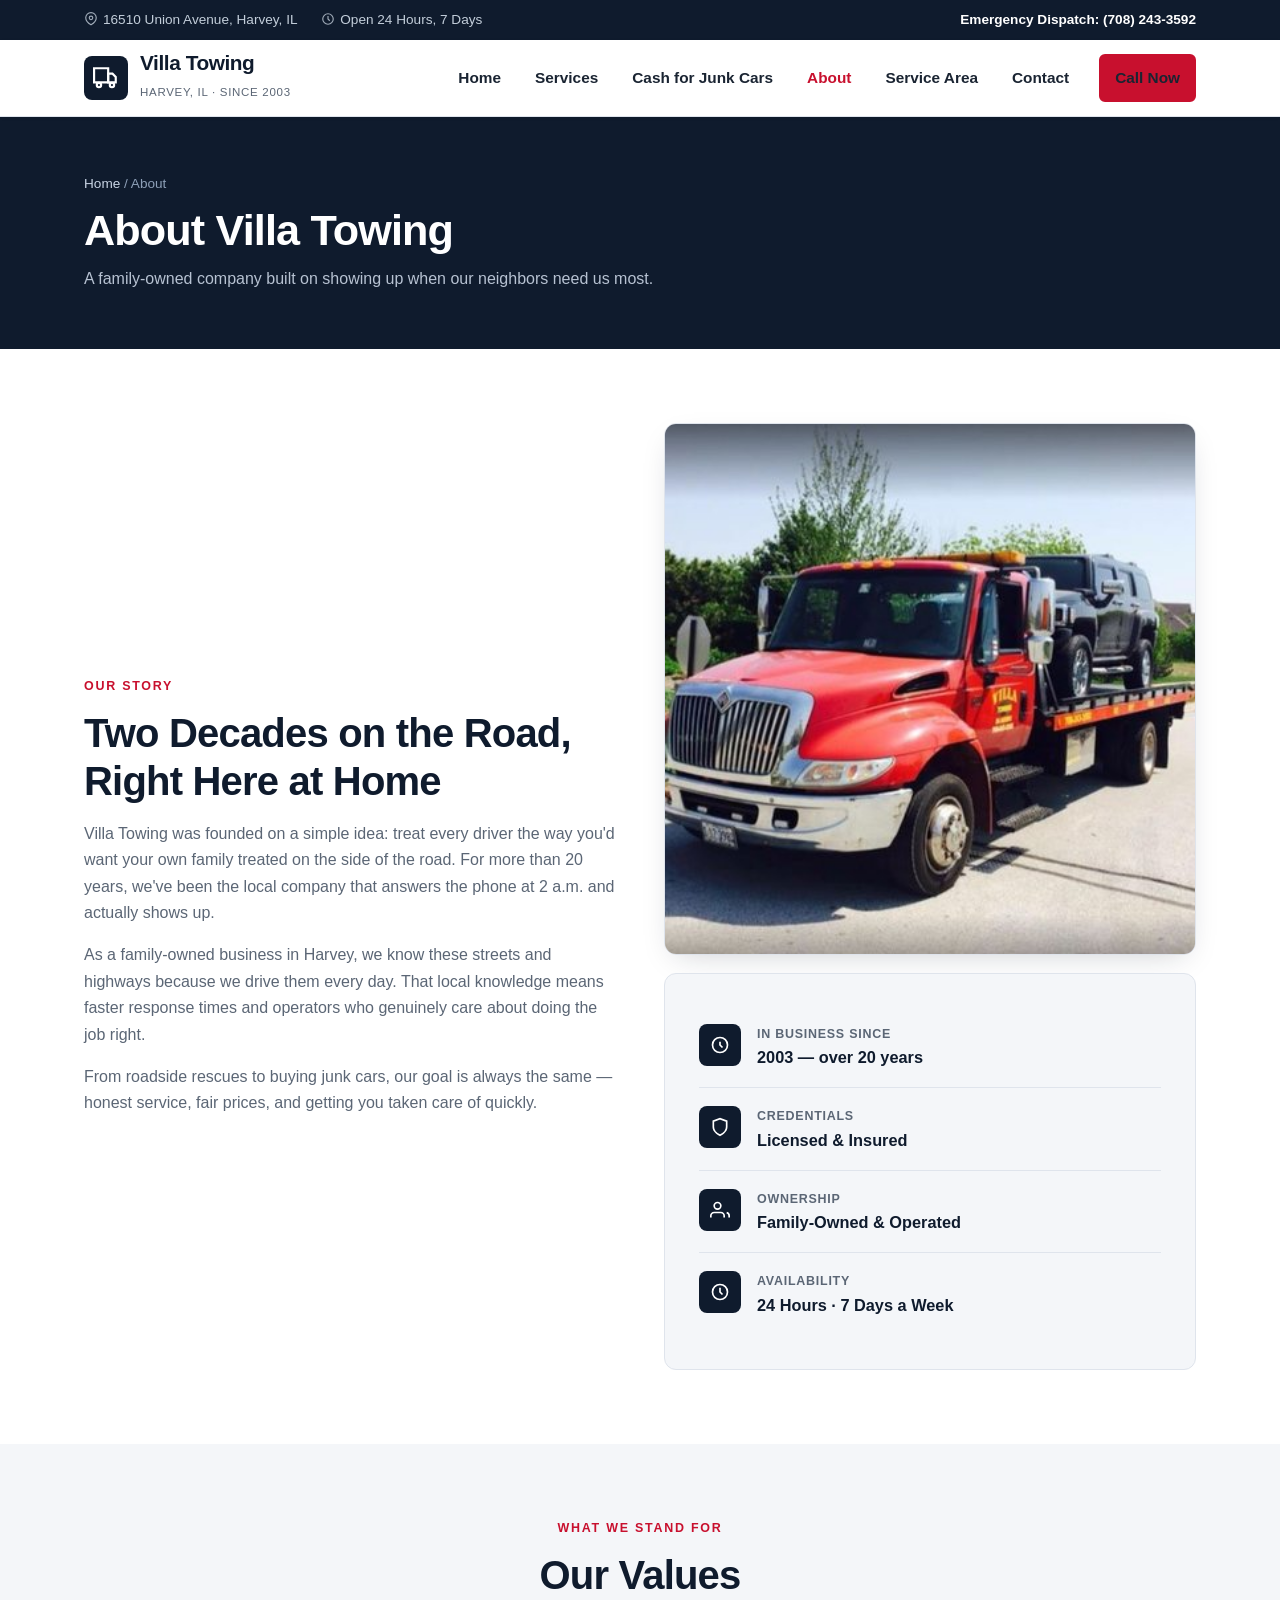
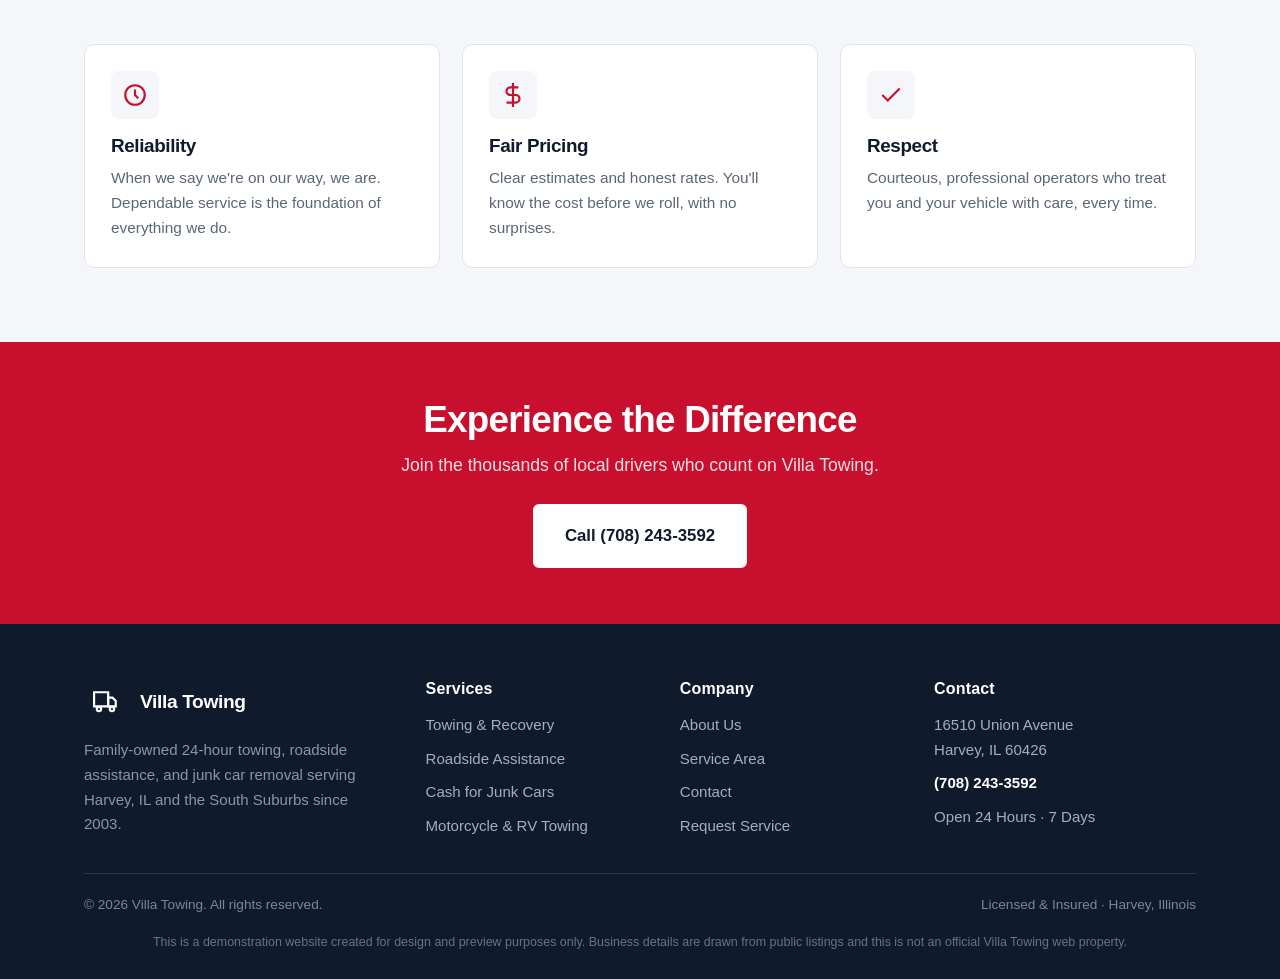
==== about.html @ cbfd946d "cash4cars" ====
<!DOCTYPE html>
<html lang="en">
<head>
<meta charset="UTF-8">
<meta name="viewport" content="width=device-width, initial-scale=1.0">
<title>About Villa Towing | Family-Owned Towing in Harvey, IL</title>
<meta name="description" content="Villa Towing is a family-owned, licensed and insured towing company serving Harvey, IL and the South Suburbs for over 20 years. Learn about our story and values.">
<link rel="stylesheet" href="styles.css">
</head>
<body>

<div class="topbar">
  <div class="wrap">
    <div class="tb-left">
      <span><svg viewBox="0 0 24 24" fill="none" stroke="currentColor" stroke-width="2"><path d="M21 10c0 7-9 12-9 12s-9-5-9-12a9 9 0 0118 0z"/><circle cx="12" cy="10" r="3"/></svg>16510 Union Avenue, Harvey, IL</span>
      <span><svg viewBox="0 0 24 24" fill="none" stroke="currentColor" stroke-width="2"><circle cx="12" cy="12" r="9"/><path d="M12 7v5l3 3"/></svg>Open 24 Hours, 7 Days</span>
    </div>
    <div class="tb-right"><a href="tel:+17082433592">Emergency Dispatch: (708) 243-3592</a></div>
  </div>
</div>

<header class="site">
  <div class="wrap nav">
    <a href="index.html" class="brand">
      <span class="logo"><svg viewBox="0 0 24 24" fill="none" stroke="#fff" stroke-width="2"><path d="M1 3h13v13H1z"/><path d="M14 8h4l3 3v5h-7z"/><circle cx="5.5" cy="18.5" r="2"/><circle cx="17.5" cy="18.5" r="2"/></svg></span>
      <span><span class="name">Villa Towing</span><br><span class="tag">Harvey, IL · Since 2003</span></span>
    </a>
    <nav class="nav-links" id="menu">
      <a href="index.html">Home</a>
      <a href="services.html">Services</a>
      <a href="junk-cars.html">Cash for Junk Cars</a>
      <a href="about.html" class="active">About</a>
      <a href="service-area.html">Service Area</a>
      <a href="contact.html">Contact</a>
      <a href="tel:+17082433592" class="btn btn-primary nav-cta">Call Now</a>
    </nav>
    <button class="menu-btn" onclick="document.getElementById('menu').classList.toggle('open')">☰</button>
  </div>
</header>

<section class="page-head">
  <div class="wrap">
    <div class="crumbs"><a href="index.html">Home</a> / About</div>
    <h1>About Villa Towing</h1>
    <p style="max-width:640px;margin-top:10px;color:#b7c2d2">A family-owned company built on showing up when our neighbors need us most.</p>
  </div>
</section>

<section class="section">
  <div class="wrap split">
    <div>
      <p class="eyebrow">Our Story</p>
      <h2 class="h-lead">Two Decades on the Road, Right Here at Home</h2>
      <p style="color:var(--muted);margin-bottom:16px">Villa Towing was founded on a simple idea: treat every driver the way you'd want your own family treated on the side of the road. For more than 20 years, we've been the local company that answers the phone at 2 a.m. and actually shows up.</p>
      <p style="color:var(--muted);margin-bottom:16px">As a family-owned business in Harvey, we know these streets and highways because we drive them every day. That local knowledge means faster response times and operators who genuinely care about doing the job right.</p>
      <p style="color:var(--muted)">From roadside rescues to buying junk cars, our goal is always the same — honest service, fair prices, and getting you taken care of quickly.</p>
    </div>
    <div>
      <div class="media-shot" style="margin-bottom:18px"><img src="images/yelp-8.jpg" alt="Villa Towing red flatbed truck hauling a vehicle"></div>
      <div class="panel">
      <ul class="info-list">
        <li><span class="ic"><svg viewBox="0 0 24 24" fill="none" stroke-width="2"><path d="M12 8v4l3 3"/><circle cx="12" cy="12" r="9"/></svg></span><div><div class="k">In Business Since</div><div class="v">2003 — over 20 years</div></div></li>
        <li><span class="ic"><svg viewBox="0 0 24 24" fill="none" stroke-width="2"><path d="M12 22s8-4 8-10V5l-8-3-8 3v7c0 6 8 10 8 10z"/></svg></span><div><div class="k">Credentials</div><div class="v">Licensed &amp; Insured</div></div></li>
        <li><span class="ic"><svg viewBox="0 0 24 24" fill="none" stroke-width="2"><path d="M17 21v-2a4 4 0 00-4-4H5a4 4 0 00-4 4v2"/><circle cx="9" cy="7" r="4"/><path d="M23 21v-2a4 4 0 00-3-3.87"/></svg></span><div><div class="k">Ownership</div><div class="v">Family-Owned &amp; Operated</div></div></li>
        <li><span class="ic"><svg viewBox="0 0 24 24" fill="none" stroke-width="2"><circle cx="12" cy="12" r="9"/><path d="M12 7v5l3 3"/></svg></span><div><div class="k">Availability</div><div class="v">24 Hours · 7 Days a Week</div></div></li>
      </ul>
      </div>
    </div>
  </div>
</section>

<section class="section bg-mist">
  <div class="wrap">
    <div class="center" style="margin-bottom:44px">
      <p class="eyebrow">What We Stand For</p>
      <h2 class="h-lead">Our Values</h2>
    </div>
    <div class="grid grid-3">
      <div class="card">
        <div class="icon"><svg viewBox="0 0 24 24" fill="none" stroke-width="2"><circle cx="12" cy="12" r="9"/><path d="M12 7v5l3 3"/></svg></div>
        <h3>Reliability</h3>
        <p>When we say we're on our way, we are. Dependable service is the foundation of everything we do.</p>
      </div>
      <div class="card">
        <div class="icon"><svg viewBox="0 0 24 24" fill="none" stroke-width="2"><path d="M12 1v22M17 5H9.5a3.5 3.5 0 000 7h5a3.5 3.5 0 010 7H6"/></svg></div>
        <h3>Fair Pricing</h3>
        <p>Clear estimates and honest rates. You'll know the cost before we roll, with no surprises.</p>
      </div>
      <div class="card">
        <div class="icon"><svg viewBox="0 0 24 24" fill="none" stroke-width="2"><path d="M20 6L9 17l-5-5"/></svg></div>
        <h3>Respect</h3>
        <p>Courteous, professional operators who treat you and your vehicle with care, every time.</p>
      </div>
    </div>
  </div>
</section>

<section class="cta-band">
  <div class="wrap">
    <h2>Experience the Difference</h2>
    <p>Join the thousands of local drivers who count on Villa Towing.</p>
    <a href="tel:+17082433592" class="btn btn-light btn-lg">Call (708) 243-3592</a>
  </div>
</section>

<footer class="site">
  <div class="wrap">
    <div class="foot-grid">
      <div class="foot-brand">
        <div class="brand">
          <span class="logo"><svg viewBox="0 0 24 24" fill="none" stroke="#fff" stroke-width="2"><path d="M1 3h13v13H1z"/><path d="M14 8h4l3 3v5h-7z"/><circle cx="5.5" cy="18.5" r="2"/><circle cx="17.5" cy="18.5" r="2"/></svg></span>
          <span class="name" style="color:#fff;font-weight:800;font-size:1.2rem">Villa Towing</span>
        </div>
        <p>Family-owned 24-hour towing, roadside assistance, and junk car removal serving Harvey, IL and the South Suburbs since 2003.</p>
      </div>
      <div><h4>Services</h4><ul class="foot-links"><li><a href="services.html">Towing &amp; Recovery</a></li><li><a href="services.html">Roadside Assistance</a></li><li><a href="junk-cars.html">Cash for Junk Cars</a></li><li><a href="services.html">Motorcycle &amp; RV Towing</a></li></ul></div>
      <div><h4>Company</h4><ul class="foot-links"><li><a href="about.html">About Us</a></li><li><a href="service-area.html">Service Area</a></li><li><a href="contact.html">Contact</a></li><li><a href="index.html#quote">Request Service</a></li></ul></div>
      <div><h4>Contact</h4><ul class="foot-links"><li>16510 Union Avenue<br>Harvey, IL 60426</li><li><a href="tel:+17082433592" style="color:#fff;font-weight:700">(708) 243-3592</a></li><li>Open 24 Hours · 7 Days</li></ul></div>
    </div>
    <div class="foot-bottom"><span>© 2026 Villa Towing. All rights reserved.</span><span>Licensed &amp; Insured · Harvey, Illinois</span></div>
    <p class="disclaimer">This is a demonstration website created for design and preview purposes only. Business details are drawn from public listings and this is not an official Villa Towing web property.</p>
  </div>
</footer>

<a href="tel:+17082433592" class="callbar">📞 Tap to Call — (708) 243-3592</a>
</body>
</html>
---- styles.css ----
/* ==========================================================================
   Villa Towing — shared styles
   ========================================================================== */
:root{
  --navy:#0f1b2d;
  --navy-2:#16273f;
  --ink:#1a2432;
  --paper:#ffffff;
  --mist:#f4f6f9;
  --mist-2:#eaeef4;
  --line:#dfe4ec;
  --text:#1f2733;
  --muted:#5b6675;
  --accent:#c8102e;      /* professional red */
  --accent-dk:#a30d25;
  --gold:#b8860b;
  --radius:10px;
  --shadow-sm:0 1px 3px rgba(16,27,45,.08);
  --shadow:0 10px 30px -12px rgba(16,27,45,.22);
  --maxw:1160px;
}
*{box-sizing:border-box;margin:0;padding:0}
html{scroll-behavior:smooth}
body{
  font-family:"Segoe UI",Roboto,-apple-system,BlinkMacSystemFont,Helvetica,Arial,sans-serif;
  color:var(--text);line-height:1.65;background:var(--paper);-webkit-font-smoothing:antialiased;
}
a{color:inherit;text-decoration:none}
img{max-width:100%}
h1,h2,h3,h4{color:var(--navy);line-height:1.18;font-weight:800;letter-spacing:-.02em}
.wrap{max-width:var(--maxw);margin:0 auto;padding:0 24px}
.section{padding:74px 0}
.section.tight{padding:52px 0}
.bg-mist{background:var(--mist)}
.bg-navy{background:var(--navy);color:#dfe6f0}
.bg-navy h1,.bg-navy h2,.bg-navy h3{color:#fff}

/* Buttons */
.btn{
  display:inline-flex;align-items:center;gap:9px;font-weight:700;border-radius:6px;
  padding:13px 24px;border:2px solid transparent;cursor:pointer;font-size:.98rem;
  transition:background .15s,color .15s,border-color .15s,transform .15s;font-family:inherit;
}
.btn svg{width:18px;height:18px}
.btn-primary{background:var(--accent);color:#fff;border-color:var(--accent)}
.btn-primary:hover{background:var(--accent-dk);border-color:var(--accent-dk)}
.btn-outline{background:transparent;color:var(--navy);border-color:var(--line)}
.btn-outline:hover{border-color:var(--navy);background:var(--navy);color:#fff}
.btn-light{background:#fff;color:var(--navy);border-color:#fff}
.btn-light:hover{background:transparent;color:#fff}
.btn-lg{padding:16px 30px;font-size:1.05rem}

/* Eyebrow / headings */
.eyebrow{color:var(--accent);font-weight:800;letter-spacing:.14em;text-transform:uppercase;font-size:.78rem}
.bg-navy .eyebrow{color:#f0b429}
.h-lead{font-size:clamp(1.8rem,3.4vw,2.5rem);margin:.35em 0 .4em}
.sub{color:var(--muted);font-size:1.08rem;max-width:640px}
.center{text-align:center}
.center .sub{margin-left:auto;margin-right:auto}

/* ---------- Top bar + header ---------- */
.topbar{background:var(--navy);color:#c3ceda;font-size:.85rem}
.topbar .wrap{display:flex;justify-content:space-between;align-items:center;height:40px;flex-wrap:wrap}
.topbar a{color:#fff;font-weight:600}
.topbar .tb-left span{margin-right:20px}
.topbar .tb-left svg,.topbar .tb-right svg{width:14px;height:14px;vertical-align:-2px;margin-right:5px;opacity:.8}

header.site{position:sticky;top:0;z-index:50;background:#fff;border-bottom:1px solid var(--line);box-shadow:var(--shadow-sm)}
.nav{display:flex;align-items:center;justify-content:space-between;height:76px}
.brand{display:flex;align-items:center;gap:12px}
.brand .logo{
  width:44px;height:44px;border-radius:8px;background:var(--navy);display:grid;place-items:center;flex:none;
}
.brand .logo svg{width:26px;height:26px}
.brand .name{font-weight:800;font-size:1.3rem;color:var(--navy);letter-spacing:-.02em;line-height:1}
.brand .tag{font-size:.72rem;color:var(--muted);letter-spacing:.06em;text-transform:uppercase}
.nav-links{display:flex;gap:6px;align-items:center}
.nav-links a{
  color:var(--ink);font-weight:600;font-size:.96rem;padding:9px 14px;border-radius:6px;transition:background .15s,color .15s;
}
.nav-links a:hover{background:var(--mist)}
.nav-links a.active{color:var(--accent)}
.nav-cta{margin-left:10px}
.menu-btn{display:none;background:none;border:1px solid var(--line);border-radius:6px;padding:8px 11px;font-size:1.2rem;cursor:pointer;color:var(--navy)}

/* ---------- Hero ---------- */
.hero{position:relative;background:var(--navy);color:#dbe3ee;overflow:hidden}
.hero::after{content:"";position:absolute;top:0;right:0;bottom:0;width:42%;
  background:linear-gradient(135deg,rgba(200,16,46,.18),transparent 70%);pointer-events:none}
.hero .wrap{position:relative;z-index:1;padding:78px 24px}
.hero-grid{display:grid;grid-template-columns:1.1fr .9fr;gap:50px;align-items:center}
.hero h1{color:#fff;font-size:clamp(2.1rem,4.4vw,3.15rem);margin-bottom:18px}
.hero p{color:#b7c2d2;font-size:1.15rem;max-width:520px;margin-bottom:28px}
.hero-cta{display:flex;gap:14px;flex-wrap:wrap}
.trust-row{display:flex;gap:28px;margin-top:34px;flex-wrap:wrap;border-top:1px solid rgba(255,255,255,.12);padding-top:26px}
.trust-row .t .n{font-size:1.6rem;font-weight:800;color:#fff;display:block;line-height:1.1}
.trust-row .t .l{font-size:.82rem;color:#93a1b5;text-transform:uppercase;letter-spacing:.06em}

/* Quote card */
.quote-card{background:#fff;border-radius:12px;padding:28px;box-shadow:0 24px 60px -20px rgba(0,0,0,.5);color:var(--text)}
.quote-card h3{font-size:1.25rem;margin-bottom:4px}
.quote-card .qс-sub{color:var(--muted);font-size:.92rem;margin-bottom:18px}
.field{margin-bottom:13px}
.field label{display:block;font-size:.8rem;font-weight:700;color:var(--navy);margin-bottom:5px}
.field input,.field select,.field textarea{
  width:100%;border:1px solid var(--line);border-radius:7px;padding:11px 13px;font-size:.95rem;
  font-family:inherit;color:var(--text);background:#fff;
}
.field input:focus,.field select:focus,.field textarea:focus{outline:none;border-color:var(--accent)}
.form-note{font-size:.8rem;color:var(--muted);text-align:center;margin-top:10px}

/* ---------- Cards / grid ---------- */
.grid{display:grid;gap:22px}
.grid-2{grid-template-columns:repeat(2,1fr)}
.grid-3{grid-template-columns:repeat(3,1fr)}
.grid-4{grid-template-columns:repeat(4,1fr)}
.card{background:#fff;border:1px solid var(--line);border-radius:var(--radius);padding:26px;transition:box-shadow .2s,transform .2s}
.card:hover{box-shadow:var(--shadow);transform:translateY(-3px)}
.card .icon{width:48px;height:48px;border-radius:8px;background:var(--mist);display:grid;place-items:center;margin-bottom:16px}
.card .icon svg{width:26px;height:26px;stroke:var(--accent)}
.card h3{font-size:1.18rem;margin-bottom:8px}
.card p{color:var(--muted);font-size:.96rem}
.card .more{display:inline-block;margin-top:12px;color:var(--accent);font-weight:700;font-size:.9rem}

/* Feature list */
.checks{list-style:none;display:grid;gap:12px}
.checks li{display:flex;gap:12px;align-items:flex-start;color:var(--text)}
.checks li svg{width:20px;height:20px;stroke:var(--accent);flex:none;margin-top:3px}

/* Steps */
.steps{display:grid;grid-template-columns:repeat(4,1fr);gap:24px;counter-reset:s}
.step{position:relative;padding-top:8px}
.step .num{width:46px;height:46px;border-radius:50%;background:var(--navy);color:#fff;font-weight:800;display:grid;place-items:center;margin-bottom:14px}
.step h4{font-size:1.08rem;margin-bottom:5px}
.step p{color:var(--muted);font-size:.93rem}

/* Split / feature rows */
.split{display:grid;grid-template-columns:1fr 1fr;gap:48px;align-items:center}
.panel{background:var(--mist);border:1px solid var(--line);border-radius:12px;padding:34px}

/* CTA band */
.cta-band{background:var(--accent);color:#fff;text-align:center;padding:56px 24px;border-radius:0}
.cta-band h2{color:#fff;font-size:clamp(1.7rem,3.2vw,2.3rem);margin-bottom:10px}
.cta-band p{color:#ffdfe4;font-size:1.1rem;margin-bottom:24px}
.cta-band .phone{font-size:2rem;font-weight:800;color:#fff;display:inline-block;margin-top:6px}

/* Reviews */
.review{background:#fff;border:1px solid var(--line);border-radius:var(--radius);padding:26px;display:flex;flex-direction:column;gap:12px;height:100%}
.stars{color:#f0a728;letter-spacing:2px;font-size:1rem}
.review q{quotes:none;font-size:1rem;color:var(--text)}
.review q::before,.review q::after{content:""}
.review .who{margin-top:auto;color:var(--muted);font-weight:700;font-size:.9rem}

/* Info rows (contact) */
.info-list{list-style:none;display:grid;gap:2px}
.info-list li{display:flex;gap:16px;padding:16px 0;border-bottom:1px solid var(--line)}
.info-list li:last-child{border-bottom:none}
.info-list .ic{width:42px;height:42px;border-radius:8px;background:var(--navy);display:grid;place-items:center;flex:none}
.info-list .ic svg{width:20px;height:20px;stroke:#fff}
.info-list .k{font-size:.78rem;text-transform:uppercase;letter-spacing:.06em;color:var(--muted);font-weight:700}
.info-list .v{font-weight:700;color:var(--navy);font-size:1.02rem}
.info-list .v a{color:var(--accent)}

/* Page header (interior pages) */
.page-head{background:var(--navy);color:#cdd8e6;padding:56px 0}
.page-head h1{color:#fff;font-size:clamp(1.9rem,3.6vw,2.7rem)}
.crumbs{font-size:.85rem;color:#8ea0b8;margin-bottom:10px}
.crumbs a{color:#c9d5e5}
.crumbs a:hover{color:#fff}

/* FAQ / accordion-ish */
.faq{border:1px solid var(--line);border-radius:var(--radius);overflow:hidden;background:#fff}
.faq details{border-bottom:1px solid var(--line)}
.faq details:last-child{border-bottom:none}
.faq summary{cursor:pointer;padding:18px 22px;font-weight:700;color:var(--navy);list-style:none;display:flex;justify-content:space-between;align-items:center}
.faq summary::-webkit-details-marker{display:none}
.faq summary::after{content:"+";color:var(--accent);font-size:1.4rem;font-weight:400}
.faq details[open] summary::after{content:"–"}
.faq .ans{padding:0 22px 20px;color:var(--muted)}

/* Area list */
.area-grid{display:grid;grid-template-columns:repeat(4,1fr);gap:12px}
.area-grid span{background:#fff;border:1px solid var(--line);border-radius:7px;padding:12px 16px;font-weight:600;color:var(--navy);display:flex;align-items:center;gap:8px}
.area-grid span svg{width:15px;height:15px;stroke:var(--accent);flex:none}

/* ---------- Footer ---------- */
footer.site{background:var(--navy);color:#9fb0c6;padding:56px 0 26px;font-size:.94rem}
.foot-grid{display:grid;grid-template-columns:1.4fr 1fr 1fr 1.2fr;gap:36px;margin-bottom:34px}
footer.site h4{color:#fff;font-size:1rem;margin-bottom:14px;letter-spacing:.01em}
footer.site a{color:#9fb0c6}
footer.site a:hover{color:#fff}
.foot-links{list-style:none;display:grid;gap:9px}
.foot-brand .brand .name{color:#fff}
.foot-brand p{margin-top:14px;max-width:280px;color:#8697ae}
.foot-bottom{border-top:1px solid rgba(255,255,255,.12);padding-top:20px;display:flex;justify-content:space-between;flex-wrap:wrap;gap:12px;color:#7688a0;font-size:.85rem}
.disclaimer{text-align:center;color:#61748d;font-size:.78rem;margin-top:16px}

/* Photo gallery — uniform tiles */
.gallery{display:grid;grid-template-columns:repeat(3,1fr);gap:16px}
.gallery a{display:block;border-radius:12px;overflow:hidden;aspect-ratio:3/2;box-shadow:var(--shadow-sm);border:1px solid var(--line)}
.gallery img{width:100%;height:100%;object-fit:cover;display:block;transition:transform .4s ease}
.gallery a:hover img{transform:scale(1.05)}
@media(max-width:900px){.gallery{grid-template-columns:repeat(2,1fr)}}
@media(max-width:520px){.gallery{grid-template-columns:1fr;gap:12px}}

/* Media object (image beside copy) */
.media-shot{border-radius:12px;overflow:hidden;box-shadow:var(--shadow);border:1px solid var(--line);line-height:0}
.media-shot img{width:100%;height:100%;object-fit:cover;display:block}

/* Hero with photo background */
.hero.has-photo{background-size:cover;background-position:center}

/* Cash-for-junk-cars highlight band */
.junk-band{background:linear-gradient(120deg,var(--accent) 0%,var(--accent-dk) 100%);color:#fff;padding:44px 0}
.junk-inner{display:grid;grid-template-columns:auto 1fr auto;gap:34px;align-items:center}
.junk-icon{width:96px;height:96px;border-radius:16px;background:rgba(255,255,255,.14);display:grid;place-items:center;flex:none}
.junk-icon svg{width:52px;height:52px;stroke:#fff}
.junk-photo{width:210px;flex:none;border-radius:12px;overflow:hidden;box-shadow:0 12px 30px -10px rgba(0,0,0,.5);border:3px solid rgba(255,255,255,.25);line-height:0}
.junk-photo img{width:100%;display:block}
.junk-copy h2{color:#fff;font-size:clamp(1.5rem,2.8vw,2.1rem);margin:2px 0 8px}
.junk-copy>p{color:#ffe1e5;font-size:1.05rem;max-width:620px;margin-bottom:14px}
.junk-tags{display:flex;flex-wrap:wrap;gap:8px 20px}
.junk-tags span{font-weight:700;font-size:.92rem;color:#fff}
.junk-cta{display:flex;flex-direction:column;gap:12px;align-items:center;text-align:center;flex:none}
.junk-link{color:#fff;font-weight:700;font-size:.92rem;border-bottom:1px solid rgba(255,255,255,.5);padding-bottom:2px}
.junk-link:hover{border-color:#fff}
@media(max-width:960px){
  .junk-inner{grid-template-columns:1fr;text-align:center;gap:22px}
  .junk-icon,.junk-photo{margin:0 auto}
  .junk-copy>p{margin-left:auto;margin-right:auto}
  .junk-tags{justify-content:center}
  .junk-cta{align-items:stretch}
}

/* Sticky mobile call bar */
.callbar{display:none;position:fixed;left:0;right:0;bottom:0;z-index:60;background:var(--accent);color:#fff;text-align:center;padding:14px;font-weight:800;font-size:1.05rem}

/* ---------- Responsive ---------- */
/* Collapse the nav into a menu before links get cramped */
@media(max-width:1024px){
  .brand .tag{display:none}
  .nav-links{display:none;position:absolute;top:76px;left:0;right:0;background:#fff;flex-direction:column;
    align-items:stretch;border-bottom:1px solid var(--line);padding:10px;gap:2px;box-shadow:var(--shadow)}
  .nav-links.open{display:flex}
  .nav-links a{padding:13px 14px;border-radius:6px}
  .nav-links .nav-cta{margin-left:0;text-align:center;justify-content:center;margin-top:4px}
  .menu-btn{display:block}
}
@media(max-width:960px){
  .hero-grid{grid-template-columns:1fr;gap:38px}
  .grid-3,.grid-4{grid-template-columns:repeat(2,1fr)}
  .steps{grid-template-columns:repeat(2,1fr)}
  .split{grid-template-columns:1fr;gap:32px}
  .foot-grid{grid-template-columns:1fr 1fr}
  .area-grid{grid-template-columns:repeat(3,1fr)}
}
@media(max-width:640px){
  .grid-2,.grid-3,.grid-4{grid-template-columns:1fr}
  .steps{grid-template-columns:1fr}
  .area-grid{grid-template-columns:repeat(2,1fr)}
  .foot-grid{grid-template-columns:1fr}
  .section{padding:52px 0}
  .callbar{display:block}
  body{padding-bottom:54px}
  .topbar .tb-right{display:none}
  .topbar .tb-left span:last-child{display:none}
}
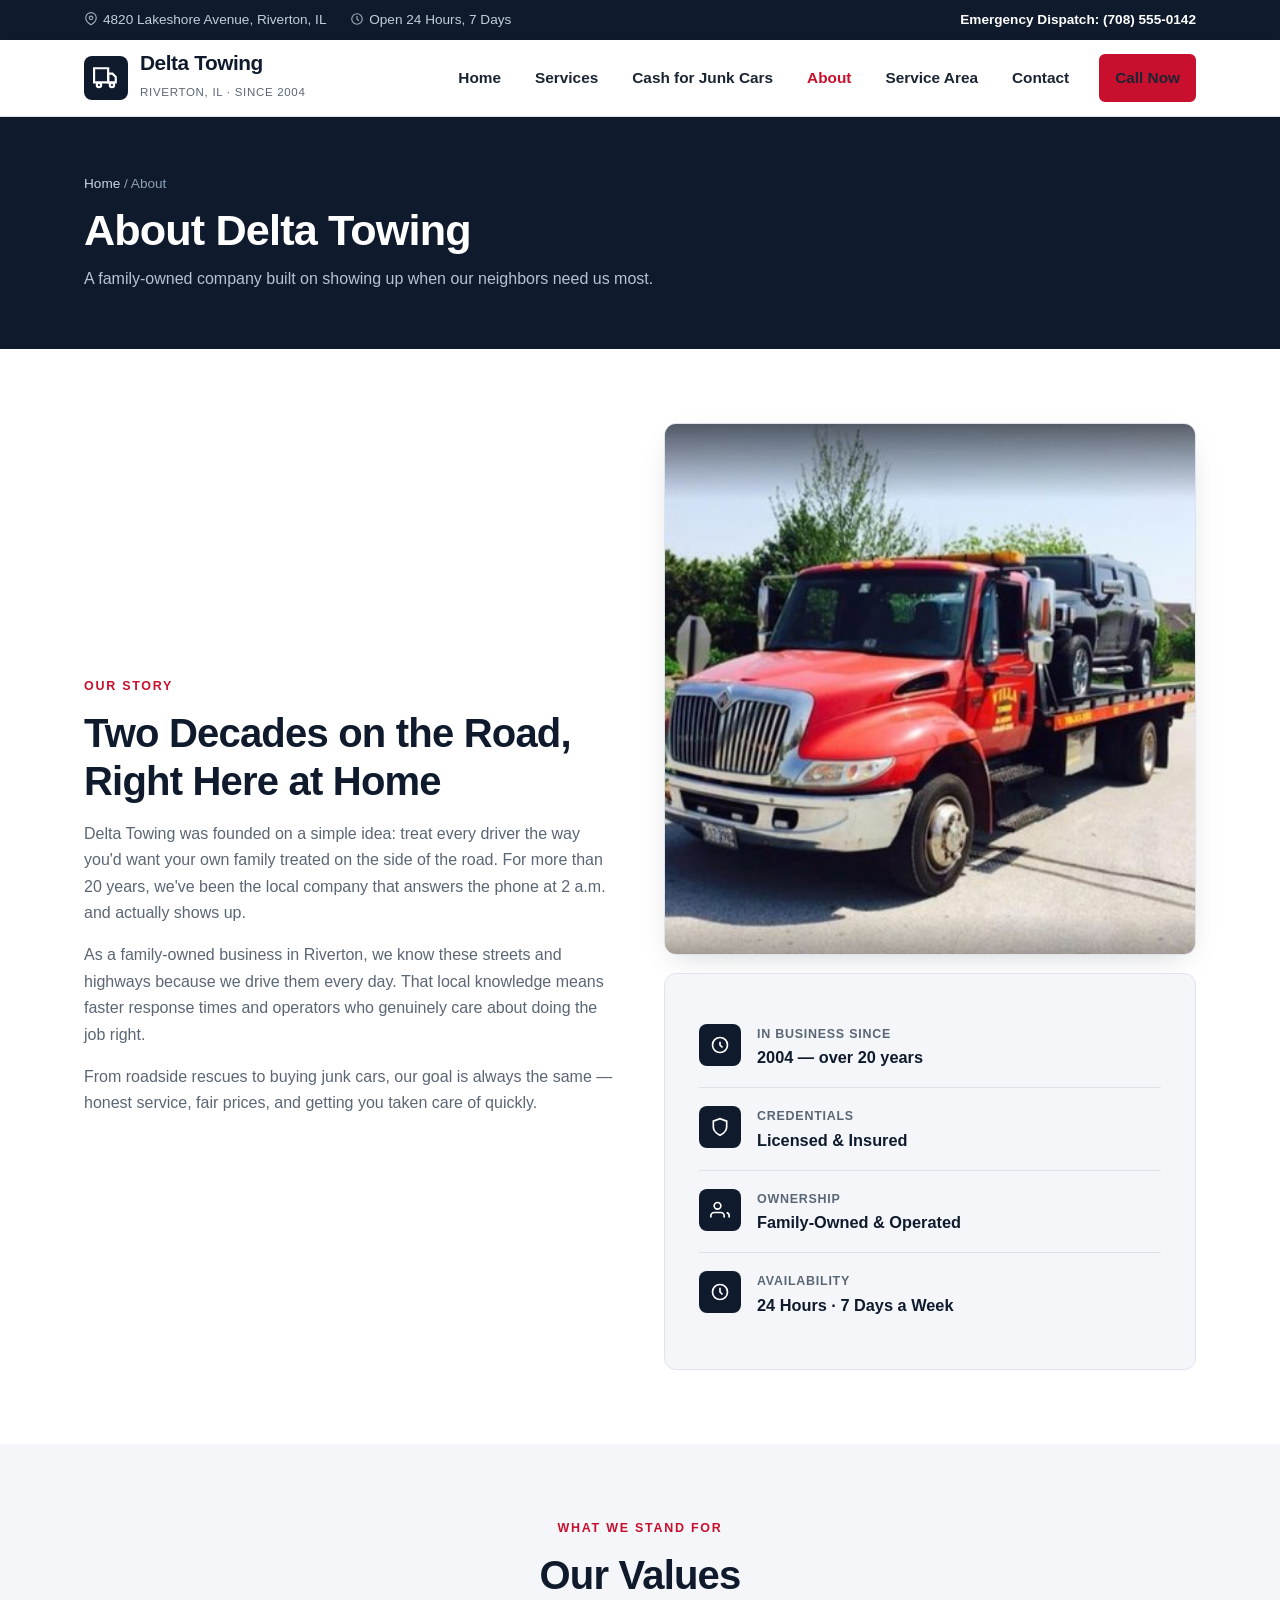
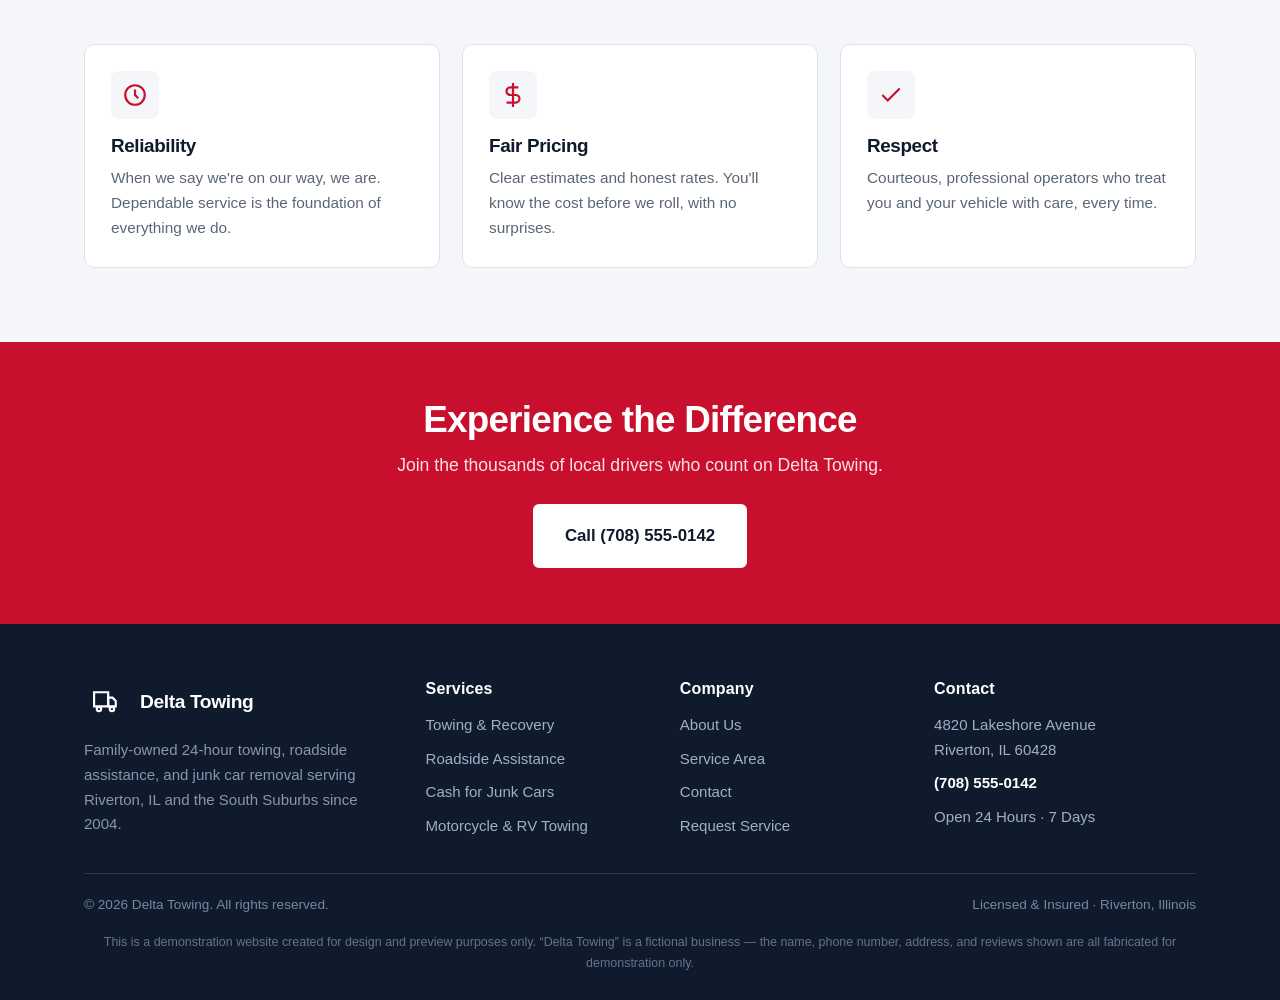
==== commit cf9e4933: "Rebrand demo site to fictional Delta Towing identity Replace real Villa Towing business details with" ====
--- a/about.html
+++ b/about.html
@@ -3,8 +3,8 @@
 <head>
 <meta charset="UTF-8">
 <meta name="viewport" content="width=device-width, initial-scale=1.0">
-<title>About Villa Towing | Family-Owned Towing in Harvey, IL</title>
-<meta name="description" content="Villa Towing is a family-owned, licensed and insured towing company serving Harvey, IL and the South Suburbs for over 20 years. Learn about our story and values.">
+<title>About Delta Towing | Family-Owned Towing in Riverton, IL</title>
+<meta name="description" content="Delta Towing is a family-owned, licensed and insured towing company serving Riverton, IL and the South Suburbs for over 20 years. Learn about our story and values.">
 <link rel="stylesheet" href="styles.css">
 </head>
 <body>
@@ -12,10 +12,10 @@
 <div class="topbar">
   <div class="wrap">
     <div class="tb-left">
-      <span><svg viewBox="0 0 24 24" fill="none" stroke="currentColor" stroke-width="2"><path d="M21 10c0 7-9 12-9 12s-9-5-9-12a9 9 0 0118 0z"/><circle cx="12" cy="10" r="3"/></svg>16510 Union Avenue, Harvey, IL</span>
+      <span><svg viewBox="0 0 24 24" fill="none" stroke="currentColor" stroke-width="2"><path d="M21 10c0 7-9 12-9 12s-9-5-9-12a9 9 0 0118 0z"/><circle cx="12" cy="10" r="3"/></svg>4820 Lakeshore Avenue, Riverton, IL</span>
       <span><svg viewBox="0 0 24 24" fill="none" stroke="currentColor" stroke-width="2"><circle cx="12" cy="12" r="9"/><path d="M12 7v5l3 3"/></svg>Open 24 Hours, 7 Days</span>
     </div>
-    <div class="tb-right"><a href="tel:+17082433592">Emergency Dispatch: (708) 243-3592</a></div>
+    <div class="tb-right"><a href="tel:+17085550142">Emergency Dispatch: (708) 555-0142</a></div>
   </div>
 </div>
 
@@ -23,7 +23,7 @@
   <div class="wrap nav">
     <a href="index.html" class="brand">
       <span class="logo"><svg viewBox="0 0 24 24" fill="none" stroke="#fff" stroke-width="2"><path d="M1 3h13v13H1z"/><path d="M14 8h4l3 3v5h-7z"/><circle cx="5.5" cy="18.5" r="2"/><circle cx="17.5" cy="18.5" r="2"/></svg></span>
-      <span><span class="name">Villa Towing</span><br><span class="tag">Harvey, IL · Since 2003</span></span>
+      <span><span class="name">Delta Towing</span><br><span class="tag">Riverton, IL · Since 2004</span></span>
     </a>
     <nav class="nav-links" id="menu">
       <a href="index.html">Home</a>
@@ -32,7 +32,7 @@
       <a href="about.html" class="active">About</a>
       <a href="service-area.html">Service Area</a>
       <a href="contact.html">Contact</a>
-      <a href="tel:+17082433592" class="btn btn-primary nav-cta">Call Now</a>
+      <a href="tel:+17085550142" class="btn btn-primary nav-cta">Call Now</a>
     </nav>
     <button class="menu-btn" onclick="document.getElementById('menu').classList.toggle('open')">☰</button>
   </div>
@@ -41,7 +41,7 @@
 <section class="page-head">
   <div class="wrap">
     <div class="crumbs"><a href="index.html">Home</a> / About</div>
-    <h1>About Villa Towing</h1>
+    <h1>About Delta Towing</h1>
     <p style="max-width:640px;margin-top:10px;color:#b7c2d2">A family-owned company built on showing up when our neighbors need us most.</p>
   </div>
 </section>
@@ -51,15 +51,15 @@
     <div>
       <p class="eyebrow">Our Story</p>
       <h2 class="h-lead">Two Decades on the Road, Right Here at Home</h2>
-      <p style="color:var(--muted);margin-bottom:16px">Villa Towing was founded on a simple idea: treat every driver the way you'd want your own family treated on the side of the road. For more than 20 years, we've been the local company that answers the phone at 2 a.m. and actually shows up.</p>
-      <p style="color:var(--muted);margin-bottom:16px">As a family-owned business in Harvey, we know these streets and highways because we drive them every day. That local knowledge means faster response times and operators who genuinely care about doing the job right.</p>
+      <p style="color:var(--muted);margin-bottom:16px">Delta Towing was founded on a simple idea: treat every driver the way you'd want your own family treated on the side of the road. For more than 20 years, we've been the local company that answers the phone at 2 a.m. and actually shows up.</p>
+      <p style="color:var(--muted);margin-bottom:16px">As a family-owned business in Riverton, we know these streets and highways because we drive them every day. That local knowledge means faster response times and operators who genuinely care about doing the job right.</p>
       <p style="color:var(--muted)">From roadside rescues to buying junk cars, our goal is always the same — honest service, fair prices, and getting you taken care of quickly.</p>
     </div>
     <div>
-      <div class="media-shot" style="margin-bottom:18px"><img src="images/yelp-8.jpg" alt="Villa Towing red flatbed truck hauling a vehicle"></div>
+      <div class="media-shot" style="margin-bottom:18px"><img src="images/yelp-8.jpg" alt="Delta Towing red flatbed truck hauling a vehicle"></div>
       <div class="panel">
       <ul class="info-list">
-        <li><span class="ic"><svg viewBox="0 0 24 24" fill="none" stroke-width="2"><path d="M12 8v4l3 3"/><circle cx="12" cy="12" r="9"/></svg></span><div><div class="k">In Business Since</div><div class="v">2003 — over 20 years</div></div></li>
+        <li><span class="ic"><svg viewBox="0 0 24 24" fill="none" stroke-width="2"><path d="M12 8v4l3 3"/><circle cx="12" cy="12" r="9"/></svg></span><div><div class="k">In Business Since</div><div class="v">2004 — over 20 years</div></div></li>
         <li><span class="ic"><svg viewBox="0 0 24 24" fill="none" stroke-width="2"><path d="M12 22s8-4 8-10V5l-8-3-8 3v7c0 6 8 10 8 10z"/></svg></span><div><div class="k">Credentials</div><div class="v">Licensed &amp; Insured</div></div></li>
         <li><span class="ic"><svg viewBox="0 0 24 24" fill="none" stroke-width="2"><path d="M17 21v-2a4 4 0 00-4-4H5a4 4 0 00-4 4v2"/><circle cx="9" cy="7" r="4"/><path d="M23 21v-2a4 4 0 00-3-3.87"/></svg></span><div><div class="k">Ownership</div><div class="v">Family-Owned &amp; Operated</div></div></li>
         <li><span class="ic"><svg viewBox="0 0 24 24" fill="none" stroke-width="2"><circle cx="12" cy="12" r="9"/><path d="M12 7v5l3 3"/></svg></span><div><div class="k">Availability</div><div class="v">24 Hours · 7 Days a Week</div></div></li>
@@ -98,8 +98,8 @@
 <section class="cta-band">
   <div class="wrap">
     <h2>Experience the Difference</h2>
-    <p>Join the thousands of local drivers who count on Villa Towing.</p>
-    <a href="tel:+17082433592" class="btn btn-light btn-lg">Call (708) 243-3592</a>
+    <p>Join the thousands of local drivers who count on Delta Towing.</p>
+    <a href="tel:+17085550142" class="btn btn-light btn-lg">Call (708) 555-0142</a>
   </div>
 </section>
 
@@ -109,19 +109,19 @@
       <div class="foot-brand">
         <div class="brand">
           <span class="logo"><svg viewBox="0 0 24 24" fill="none" stroke="#fff" stroke-width="2"><path d="M1 3h13v13H1z"/><path d="M14 8h4l3 3v5h-7z"/><circle cx="5.5" cy="18.5" r="2"/><circle cx="17.5" cy="18.5" r="2"/></svg></span>
-          <span class="name" style="color:#fff;font-weight:800;font-size:1.2rem">Villa Towing</span>
+          <span class="name" style="color:#fff;font-weight:800;font-size:1.2rem">Delta Towing</span>
         </div>
-        <p>Family-owned 24-hour towing, roadside assistance, and junk car removal serving Harvey, IL and the South Suburbs since 2003.</p>
+        <p>Family-owned 24-hour towing, roadside assistance, and junk car removal serving Riverton, IL and the South Suburbs since 2004.</p>
       </div>
       <div><h4>Services</h4><ul class="foot-links"><li><a href="services.html">Towing &amp; Recovery</a></li><li><a href="services.html">Roadside Assistance</a></li><li><a href="junk-cars.html">Cash for Junk Cars</a></li><li><a href="services.html">Motorcycle &amp; RV Towing</a></li></ul></div>
       <div><h4>Company</h4><ul class="foot-links"><li><a href="about.html">About Us</a></li><li><a href="service-area.html">Service Area</a></li><li><a href="contact.html">Contact</a></li><li><a href="index.html#quote">Request Service</a></li></ul></div>
-      <div><h4>Contact</h4><ul class="foot-links"><li>16510 Union Avenue<br>Harvey, IL 60426</li><li><a href="tel:+17082433592" style="color:#fff;font-weight:700">(708) 243-3592</a></li><li>Open 24 Hours · 7 Days</li></ul></div>
+      <div><h4>Contact</h4><ul class="foot-links"><li>4820 Lakeshore Avenue<br>Riverton, IL 60428</li><li><a href="tel:+17085550142" style="color:#fff;font-weight:700">(708) 555-0142</a></li><li>Open 24 Hours · 7 Days</li></ul></div>
     </div>
-    <div class="foot-bottom"><span>© 2026 Villa Towing. All rights reserved.</span><span>Licensed &amp; Insured · Harvey, Illinois</span></div>
-    <p class="disclaimer">This is a demonstration website created for design and preview purposes only. Business details are drawn from public listings and this is not an official Villa Towing web property.</p>
+    <div class="foot-bottom"><span>© 2026 Delta Towing. All rights reserved.</span><span>Licensed &amp; Insured · Riverton, Illinois</span></div>
+    <p class="disclaimer">This is a demonstration website created for design and preview purposes only. “Delta Towing” is a fictional business — the name, phone number, address, and reviews shown are all fabricated for demonstration only.</p>
   </div>
 </footer>
 
-<a href="tel:+17082433592" class="callbar">📞 Tap to Call — (708) 243-3592</a>
+<a href="tel:+17085550142" class="callbar">📞 Tap to Call — (708) 555-0142</a>
 </body>
 </html>
